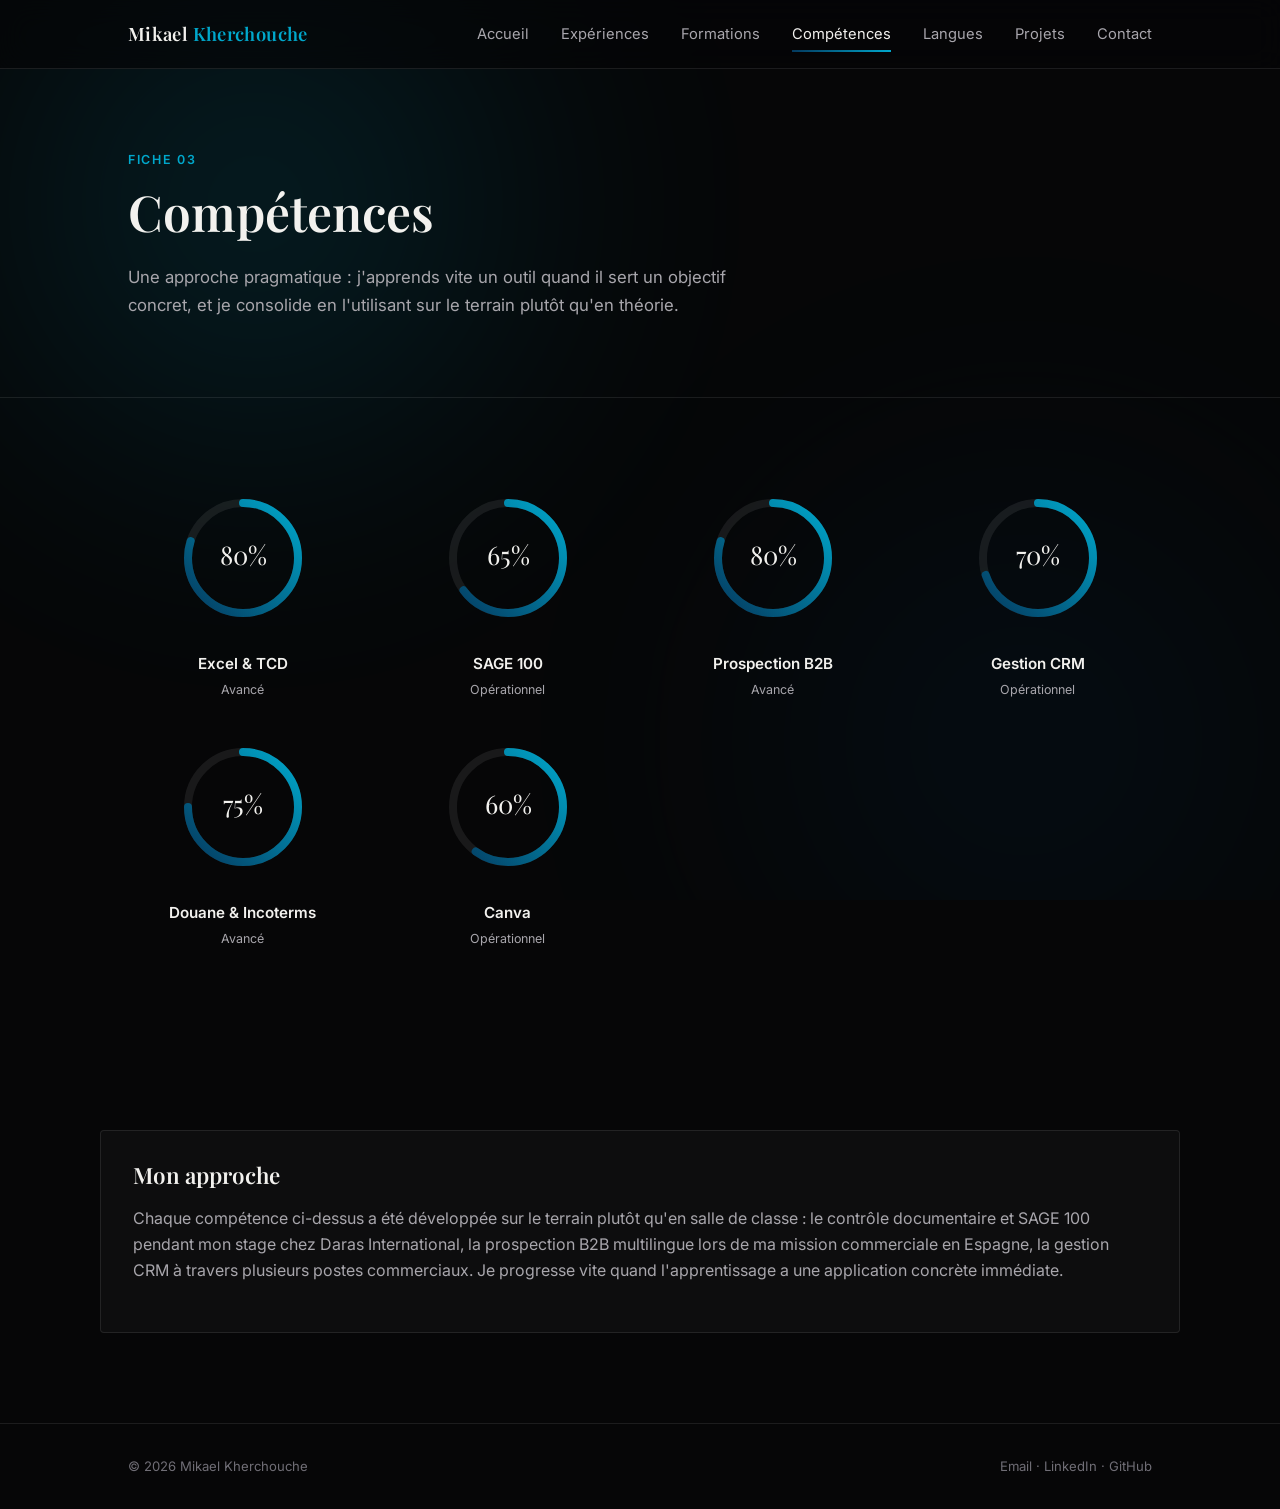
==== competences.html @ 83f573dc "Theme ocean + page langue" ====
<!DOCTYPE html>
<html lang="fr">
<head>
<meta charset="UTF-8">
<meta name="viewport" content="width=device-width, initial-scale=1.0">
<title>Compétences — Mikael Kherchouche</title>
<meta name="description" content="Compétences de Mikael Kherchouche : logistique, transit, douane, prospection B2B, langues et outils informatiques.">
<link rel="canonical" href="https://mikakhers.github.io/competences.html">

<meta property="og:type" content="website">
<meta property="og:title" content="Compétences — Mikael Kherchouche">
<meta property="og:description" content="Compétences de Mikael Kherchouche : logistique, transit, douane, prospection B2B, langues et outils informatiques.">
<meta property="og:url" content="https://mikakhers.github.io/competences.html">
<meta property="og:image" content="https://mikakhers.github.io/assets/photo.jpg">
<meta name="twitter:card" content="summary">

<link rel="icon" type="image/svg+xml" href="assets/favicon.svg">

<link rel="preconnect" href="https://fonts.googleapis.com">
<link rel="preconnect" href="https://fonts.gstatic.com" crossorigin>
<link href="https://fonts.googleapis.com/css2?family=Playfair+Display:wght@600;700&family=Inter:wght@400;500;600;700&display=swap" rel="stylesheet">
<link rel="stylesheet" href="assets/style.css">
</head>
<body>
<a class="skip-link" href="#main">Aller au contenu principal</a>
<div class="aurora" aria-hidden="true"></div>
<header class="navbar">
  <div class="navbar-inner">
    <a class="brand" href="index.html">Mikael <span>Kherchouche</span></a>
    <button class="nav-toggle" id="navToggle" aria-label="Ouvrir le menu" aria-expanded="false">&#9776;</button>
    <nav class="nav-links" id="navLinks" aria-label="Navigation principale">
      <a href="index.html">Accueil</a>
      <a href="experiences.html">Expériences</a>
      <a href="formations.html">Formations</a>
      <a href="competences.html" class="active" aria-current="page">Compétences</a>
      <a href="langues.html">Langues</a>
      <a href="projets.html">Projets</a>
      <a href="contact.html">Contact</a>
    </nav>
  </div>
</header>
  <section class="page-hero">
    <div class="wrap">
      <div class="section-label">Fiche 03</div>
      <h1>Compétences</h1>
      <p>Une approche pragmatique : j'apprends vite un outil quand il sert un objectif concret, et je consolide en l'utilisant sur le terrain plutôt qu'en théorie.</p>
    </div>
  </section>

<main id="main">
  <section>
    <div class="wrap">
      <div class="rings-grid">
      <div class="reveal ring-card">
        <svg class="ring-svg" viewBox="0 0 140 140" role="img" aria-label="Excel &amp; TCD : 80%">
          <defs>
            <linearGradient id="rubyGradient" x1="0" y1="0" x2="1" y2="1">
              <stop offset="0%" stop-color="#04395E"/>
              <stop offset="100%" stop-color="#00A8CC"/>
            </linearGradient>
          </defs>
          <circle class="ring-track" cx="70" cy="70" r="55"/>
          <circle class="ring-progress" data-pct="80" cx="70" cy="70" r="55"/>
          <text x="70" y="77" text-anchor="middle" class="ring-pct ring-num">0%</text>
        </svg>
        <div class="ring-name">Excel &amp; TCD</div>
        <div class="ring-level">Avancé</div>
      </div>
      <div class="reveal ring-card">
        <svg class="ring-svg" viewBox="0 0 140 140" role="img" aria-label="SAGE 100 : 65%">
          <defs>
            <linearGradient id="rubyGradient" x1="0" y1="0" x2="1" y2="1">
              <stop offset="0%" stop-color="#04395E"/>
              <stop offset="100%" stop-color="#00A8CC"/>
            </linearGradient>
          </defs>
          <circle class="ring-track" cx="70" cy="70" r="55"/>
          <circle class="ring-progress" data-pct="65" cx="70" cy="70" r="55"/>
          <text x="70" y="77" text-anchor="middle" class="ring-pct ring-num">0%</text>
        </svg>
        <div class="ring-name">SAGE 100</div>
        <div class="ring-level">Opérationnel</div>
      </div>
      <div class="reveal ring-card">
        <svg class="ring-svg" viewBox="0 0 140 140" role="img" aria-label="Prospection B2B : 80%">
          <defs>
            <linearGradient id="rubyGradient" x1="0" y1="0" x2="1" y2="1">
              <stop offset="0%" stop-color="#04395E"/>
              <stop offset="100%" stop-color="#00A8CC"/>
            </linearGradient>
          </defs>
          <circle class="ring-track" cx="70" cy="70" r="55"/>
          <circle class="ring-progress" data-pct="80" cx="70" cy="70" r="55"/>
          <text x="70" y="77" text-anchor="middle" class="ring-pct ring-num">0%</text>
        </svg>
        <div class="ring-name">Prospection B2B</div>
        <div class="ring-level">Avancé</div>
      </div>
      <div class="reveal ring-card">
        <svg class="ring-svg" viewBox="0 0 140 140" role="img" aria-label="Gestion CRM : 70%">
          <defs>
            <linearGradient id="rubyGradient" x1="0" y1="0" x2="1" y2="1">
              <stop offset="0%" stop-color="#04395E"/>
              <stop offset="100%" stop-color="#00A8CC"/>
            </linearGradient>
          </defs>
          <circle class="ring-track" cx="70" cy="70" r="55"/>
          <circle class="ring-progress" data-pct="70" cx="70" cy="70" r="55"/>
          <text x="70" y="77" text-anchor="middle" class="ring-pct ring-num">0%</text>
        </svg>
        <div class="ring-name">Gestion CRM</div>
        <div class="ring-level">Opérationnel</div>
      </div>
      <div class="reveal ring-card">
        <svg class="ring-svg" viewBox="0 0 140 140" role="img" aria-label="Douane &amp; Incoterms : 75%">
          <defs>
            <linearGradient id="rubyGradient" x1="0" y1="0" x2="1" y2="1">
              <stop offset="0%" stop-color="#04395E"/>
              <stop offset="100%" stop-color="#00A8CC"/>
            </linearGradient>
          </defs>
          <circle class="ring-track" cx="70" cy="70" r="55"/>
          <circle class="ring-progress" data-pct="75" cx="70" cy="70" r="55"/>
          <text x="70" y="77" text-anchor="middle" class="ring-pct ring-num">0%</text>
        </svg>
        <div class="ring-name">Douane &amp; Incoterms</div>
        <div class="ring-level">Avancé</div>
      </div>
      <div class="reveal ring-card">
        <svg class="ring-svg" viewBox="0 0 140 140" role="img" aria-label="Canva : 60%">
          <defs>
            <linearGradient id="rubyGradient" x1="0" y1="0" x2="1" y2="1">
              <stop offset="0%" stop-color="#04395E"/>
              <stop offset="100%" stop-color="#00A8CC"/>
            </linearGradient>
          </defs>
          <circle class="ring-track" cx="70" cy="70" r="55"/>
          <circle class="ring-progress" data-pct="60" cx="70" cy="70" r="55"/>
          <text x="70" y="77" text-anchor="middle" class="ring-pct ring-num">0%</text>
        </svg>
        <div class="ring-name">Canva</div>
        <div class="ring-level">Opérationnel</div>
      </div>
      </div>
    </div>
  </section>

  <section>
    <div class="wrap card reveal">
      <h2 class="section-title" style="font-size:1.4rem;">Mon approche</h2>
      <p>
        Chaque compétence ci-dessus a été développée sur le terrain plutôt qu'en salle de classe : le contrôle documentaire et SAGE 100 pendant mon stage chez Daras International, la prospection B2B multilingue lors de ma mission commerciale en Espagne, la gestion CRM à travers plusieurs postes commerciaux. Je progresse vite quand l'apprentissage a une application concrète immédiate.
      </p>
    </div>
  </section>
</main>
<footer>
  <div class="wrap footer-inner">
    <span>&copy; 2026 Mikael Kherchouche</span>
    <span>
      <a href="mailto:mikael.kherchouche@gmail.com">Email</a> ·
      <a href="https://linkedin.com/in/mikael-kherchouche" target="_blank" rel="noopener">LinkedIn</a> ·
      <a href="https://github.com/mikakhers" target="_blank" rel="noopener">GitHub</a>
    </span>
  </div>
</footer>
<script src="assets/script.js"></script>
</body>
</html>
---- assets/style.css ----
/* ==========================================================================
   RESET & BASE
   ========================================================================== */
*, *::before, *::after { box-sizing: border-box; }
html { scroll-behavior: smooth; }
body {
  margin: 0;
  background: var(--bg);
  color: var(--text);
  font-family: 'Inter', sans-serif;
  line-height: 1.65;
  -webkit-font-smoothing: antialiased;
  overflow-x: hidden;
}
img { max-width: 100%; display: block; }
a { color: inherit; text-decoration: none; }
h1, h2, h3, h4 {
  font-family: 'Playfair Display', serif;
  font-weight: 600;
  line-height: 1.15;
  margin: 0 0 0.5em;
}
p { margin: 0 0 1em; color: var(--text-dim); }
ul { margin: 0; padding: 0; list-style: none; }
::selection { background: var(--ruby); color: #fff; }

:root {
  --bg: #060607;
  --bg-2: #0e0e11;
  --card-bg: rgba(255,255,255,0.03);
  --card-border: rgba(255,255,255,0.09);
  --text: #f2f1ee;
  --text-dim: #a8a6ac;
  --text-faint: #706e76;
  --ruby-deep: #04395E;
  --ruby: #00A8CC;
  --ruby-grad: linear-gradient(135deg, #04395E 0%, #00A8CC 100%);
  --maxw: 1080px;
  --radius: 4px;
}

/* Focus visibility for accessibility */
a:focus-visible, button:focus-visible, input:focus-visible, textarea:focus-visible {
  outline: 2px solid var(--ruby);
  outline-offset: 3px;
}

.skip-link{
  position:absolute;
  left:-999px;
  top:0;
  background:var(--ruby);
  color:#fff;
  padding:12px 20px;
  z-index:200;
  font-weight:600;
  border-radius:0 0 6px 0;
}
.skip-link:focus{ left:0; }

.wrap { max-width: var(--maxw); margin: 0 auto; padding: 0 28px; }
.mono { font-family: 'Inter', sans-serif; letter-spacing: 0.04em; }

/* ==========================================================================
   ANIMATED AURORA BACKGROUND
   ========================================================================== */
.aurora {
  position: fixed;
  inset: 0;
  z-index: -1;
  overflow: hidden;
  background: var(--bg);
}
.aurora::before, .aurora::after {
  content: '';
  position: absolute;
  width: 60vw;
  height: 60vw;
  border-radius: 50%;
  filter: blur(120px);
  opacity: 0.18;
}
.aurora::before {
  background: radial-gradient(circle, var(--ruby) 0%, transparent 70%);
  top: -20%;
  left: -10%;
  animation: driftA 26s ease-in-out infinite alternate;
}
.aurora::after {
  background: radial-gradient(circle, var(--ruby-deep) 0%, transparent 70%);
  bottom: -25%;
  right: -10%;
  animation: driftB 32s ease-in-out infinite alternate;
}
@keyframes driftA {
  0%   { transform: translate(0, 0) scale(1); }
  100% { transform: translate(8vw, 10vh) scale(1.15); }
}
@keyframes driftB {
  0%   { transform: translate(0, 0) scale(1); }
  100% { transform: translate(-10vw, -8vh) scale(1.1); }
}
@media (prefers-reduced-motion: reduce) {
  .aurora::before, .aurora::after { animation: none; }
}

/* ==========================================================================
   NAVBAR
   ========================================================================== */
.navbar {
  position: fixed;
  top: 0; left: 0; right: 0;
  z-index: 100;
  background: rgba(6,6,7,0.65);
  backdrop-filter: blur(14px);
  -webkit-backdrop-filter: blur(14px);
  border-bottom: 1px solid var(--card-border);
}
.navbar-inner {
  max-width: var(--maxw);
  margin: 0 auto;
  padding: 18px 28px;
  display: flex;
  align-items: center;
  justify-content: space-between;
}
.brand {
  font-family: 'Playfair Display', serif;
  font-size: 1.15rem;
  font-weight: 600;
  letter-spacing: 0.02em;
}
.brand span { color: var(--ruby); }
.nav-links {
  display: flex;
  gap: 32px;
  font-size: 0.92rem;
  color: var(--text-dim);
}
.nav-links a {
  position: relative;
  padding: 4px 0;
  transition: color 0.25s ease;
}
.nav-links a::after {
  content: '';
  position: absolute;
  left: 0; bottom: -2px;
  width: 0; height: 2px;
  background: var(--ruby-grad);
  transition: width 0.25s ease;
}
.nav-links a:hover { color: var(--text); }
.nav-links a:hover::after,
.nav-links a.active::after { width: 100%; }
.nav-links a.active { color: var(--text); }

.nav-toggle {
  display: none;
  background: none;
  border: none;
  color: var(--text);
  font-size: 1.5rem;
  cursor: pointer;
}
@media (max-width: 720px) {
  .nav-links {
    position: fixed;
    top: 62px; left: 0; right: 0;
    flex-direction: column;
    gap: 20px;
    background: var(--bg-2);
    padding: 24px 28px;
    border-bottom: 1px solid var(--card-border);
    transform: translateY(-140%);
    transition: transform 0.3s ease;
  }
  .nav-links.open { transform: translateY(0); }
  .nav-toggle { display: block; }
}

/* ==========================================================================
   BUTTONS
   ========================================================================== */
.btn {
  display: inline-flex;
  align-items: center;
  gap: 8px;
  padding: 13px 26px;
  border-radius: var(--radius);
  font-size: 0.92rem;
  font-weight: 600;
  border: 1px solid transparent;
  cursor: pointer;
  transition: transform 0.2s ease, box-shadow 0.2s ease, border-color 0.2s ease, background 0.2s ease;
}
.btn-primary {
  background: var(--ruby-grad);
  color: #fff;
}
.btn-primary:hover {
  transform: translateY(-2px);
  box-shadow: 0 10px 30px -8px rgba(0,168,204,0.55);
}
.btn-outline {
  background: transparent;
  color: var(--text);
  border-color: var(--card-border);
}
.btn-outline:hover {
  border-color: var(--ruby);
  color: var(--ruby);
  transform: translateY(-2px);
}
.btn:active { transform: scale(0.97); }

/* ==========================================================================
   SECTION / PAGE HERO GENERIC
   ========================================================================== */
section { padding: 90px 0; position: relative; }
.section-label {
  font-size: 0.78rem;
  color: var(--ruby);
  text-transform: uppercase;
  letter-spacing: 0.14em;
  margin-bottom: 12px;
  font-weight: 600;
}
.section-title { font-size: clamp(1.8rem, 4vw, 2.5rem); margin-bottom: 16px; }
.section-intro { max-width: 62ch; color: var(--text-dim); margin-bottom: 48px; }

.page-hero {
  padding: 150px 0 60px;
  border-bottom: 1px solid var(--card-border);
}
.page-hero h1 { font-size: clamp(2.1rem, 5vw, 3.1rem); }
.page-hero p { max-width: 60ch; font-size: 1.05rem; }

/* ==========================================================================
   REVEAL ON SCROLL
   ========================================================================== */
.reveal { opacity: 0; transform: translateY(26px); transition: opacity 0.7s ease, transform 0.7s ease; }
.reveal.in { opacity: 1; transform: translateY(0); }
@media (prefers-reduced-motion: reduce) { .reveal { opacity: 1; transform: none; transition: none; } }

/* ==========================================================================
   HERO (ACCUEIL)
   ========================================================================== */
.hero {
  padding: 150px 0 100px;
  min-height: 90vh;
  display: flex;
  align-items: center;
}
.hero-grid {
  display: grid;
  grid-template-columns: 320px 1fr;
  gap: 64px;
  align-items: center;
  width: 100%;
}
.hero-photo-wrap {
  position: relative;
  width: 100%;
  aspect-ratio: 1 / 1;
  border-radius: 12px;
  overflow: hidden;
  border: 1px solid var(--card-border);
}
.hero-photo-wrap::after {
  content: '';
  position: absolute;
  inset: 0;
  background: linear-gradient(180deg, transparent 55%, rgba(4,57,94,0.35) 100%);
  pointer-events: none;
}
.hero-photo-wrap img { width: 100%; height: 100%; object-fit: cover; }

.eyebrow {
  color: var(--ruby);
  font-size: 0.85rem;
  font-weight: 600;
  letter-spacing: 0.1em;
  text-transform: uppercase;
  margin-bottom: 18px;
}
.hero h1 {
  font-size: clamp(2.3rem, 5.4vw, 3.6rem);
  margin-bottom: 10px;
}
.hero h1 .accent { color: var(--ruby); }
.hero .role {
  font-family: 'Inter', sans-serif;
  font-size: 1.15rem;
  color: var(--text-dim);
  margin-bottom: 22px;
  min-height: 1.6em;
}
.typed-cursor {
  display: inline-block;
  width: 2px;
  background: var(--ruby);
  margin-left: 3px;
  animation: blink 0.9s steps(1) infinite;
}
@keyframes blink { 50% { opacity: 0; } }

.hero-cta { display: flex; gap: 16px; flex-wrap: wrap; margin-top: 28px; }

@media (max-width: 800px) {
  .hero-grid { grid-template-columns: 1fr; text-align: center; }
  .hero-photo-wrap { max-width: 220px; margin: 0 auto; }
  .hero-cta { justify-content: center; }
}

/* ==========================================================================
   STATS
   ========================================================================== */
.stats {
  display: grid;
  grid-template-columns: repeat(4, 1fr);
  border-top: 1px solid var(--card-border);
  border-bottom: 1px solid var(--card-border);
}
.stat-item {
  padding: 40px 20px;
  text-align: center;
  border-right: 1px solid var(--card-border);
}
.stat-item:last-child { border-right: none; }
.stat-num {
  font-family: 'Playfair Display', serif;
  font-size: 2.6rem;
  font-weight: 600;
  color: var(--ruby);
  display: block;
  line-height: 1;
  margin-bottom: 10px;
}
.stat-label {
  font-size: 0.82rem;
  color: var(--text-dim);
  letter-spacing: 0.03em;
}
@media (max-width: 700px) {
  .stats { grid-template-columns: repeat(2, 1fr); }
  .stat-item:nth-child(2n) { border-right: none; }
  .stat-item:nth-child(n+3) { border-top: 1px solid var(--card-border); }
}

/* ==========================================================================
   CARDS (GENERIC)
   ========================================================================== */
.card {
  background: var(--card-bg);
  border: 1px solid var(--card-border);
  border-radius: var(--radius);
  padding: 32px;
  transition: transform 0.3s ease, border-color 0.3s ease, box-shadow 0.3s ease;
}
.card:hover {
  transform: translateY(-4px);
  border-color: rgba(0,168,204,0.45);
  box-shadow: 0 20px 50px -25px rgba(0,168,204,0.4);
}

.grid-2 { display: grid; grid-template-columns: 1fr 1fr; gap: 28px; }
.grid-3 { display: grid; grid-template-columns: repeat(auto-fit, minmax(240px, 1fr)); gap: 28px; }
@media (max-width: 640px) { .grid-2, .grid-3 { grid-template-columns: 1fr; } }

/* ==========================================================================
   ABOUT (ACCUEIL)
   ========================================================================== */
.about-grid { display: grid; grid-template-columns: 1fr 1fr; gap: 56px; align-items: start; }
@media (max-width: 800px) { .about-grid { grid-template-columns: 1fr; } }

/* ==========================================================================
   MINI SKILL BARS (APERCU ACCUEIL)
   ========================================================================== */
.skill-bar-row { margin-bottom: 22px; }
.skill-bar-row:last-child { margin-bottom: 0; }
.skill-bar-top {
  display: flex;
  justify-content: space-between;
  font-size: 0.9rem;
  margin-bottom: 8px;
}
.skill-bar-top .pct { color: var(--ruby); font-weight: 600; }
.skill-bar-track {
  height: 6px;
  background: rgba(255,255,255,0.06);
  border-radius: 4px;
  overflow: hidden;
}
.skill-bar-fill {
  height: 100%;
  width: 0%;
  background: var(--ruby-grad);
  border-radius: 4px;
  transition: width 1.4s cubic-bezier(0.22, 1, 0.36, 1);
}

/* ==========================================================================
   SKILL RINGS (PAGE COMPETENCES)
   ========================================================================== */
.rings-grid {
  display: grid;
  grid-template-columns: repeat(4, 1fr);
  gap: 36px;
}
@media (max-width: 900px) { .rings-grid { grid-template-columns: repeat(2, 1fr); } }
@media (max-width: 500px) { .rings-grid { grid-template-columns: 1fr 1fr; gap: 24px; } }

.ring-card { text-align: center; }
.ring-svg { width: 140px; height: 140px; margin: 0 auto 16px; }
.ring-track { fill: none; stroke: rgba(255,255,255,0.08); stroke-width: 8; }
.ring-progress {
  fill: none;
  stroke: url(#rubyGradient);
  stroke-width: 8;
  stroke-linecap: round;
  transform: rotate(-90deg);
  transform-origin: 50% 50%;
  stroke-dasharray: 345;
  stroke-dashoffset: 345;
  transition: stroke-dashoffset 1.6s cubic-bezier(0.22, 1, 0.36, 1);
}
.ring-pct {
  font-family: 'Playfair Display', serif;
  font-size: 1.6rem;
  fill: var(--text);
}
.ring-name { font-size: 0.95rem; font-weight: 600; margin-bottom: 4px; }
.ring-level { font-size: 0.78rem; color: var(--text-dim); }

/* ==========================================================================
   EXPERIENCE LIST (PAGE EXPERIENCES)
   ========================================================================== */
.exp-list { border-top: 1px solid var(--card-border); }
.exp-row {
  display: grid;
  grid-template-columns: 160px 1fr;
  gap: 32px;
  padding: 36px 0;
  border-bottom: 1px solid var(--card-border);
}
.exp-date {
  font-size: 0.85rem;
  color: var(--ruby);
  font-weight: 600;
  letter-spacing: 0.02em;
  padding-top: 4px;
}
.exp-role { font-size: 1.2rem; margin-bottom: 4px; }
.exp-company { color: var(--text-dim); font-size: 0.92rem; margin-bottom: 12px; }
.exp-desc { margin-bottom: 16px; }
.exp-tags { display: flex; flex-wrap: wrap; gap: 8px; }
.tag {
  font-size: 0.76rem;
  padding: 5px 12px;
  border: 1px solid var(--card-border);
  border-radius: 20px;
  color: var(--text-dim);
  transition: border-color 0.2s ease, color 0.2s ease;
}
.tag:hover { border-color: var(--ruby); color: var(--ruby); }
@media (max-width: 640px) { .exp-row { grid-template-columns: 1fr; gap: 10px; } }

/* ==========================================================================
   TIMELINE (PAGE FORMATIONS)
   ========================================================================== */
.timeline { position: relative; padding-left: 40px; }
.timeline::before {
  content: '';
  position: absolute;
  left: 7px; top: 6px; bottom: 6px;
  width: 2px;
  background: linear-gradient(180deg, var(--ruby), rgba(0,168,204,0.05));
}
.tl-step { position: relative; padding-bottom: 48px; }
.tl-step:last-child { padding-bottom: 0; }
.tl-step::before {
  content: '';
  position: absolute;
  left: -40px; top: 4px;
  width: 16px; height: 16px;
  border-radius: 50%;
  background: var(--bg);
  border: 2px solid var(--ruby);
  box-shadow: 0 0 0 5px rgba(0,168,204,0.12);
}
.tl-date { color: var(--ruby); font-size: 0.85rem; font-weight: 600; margin-bottom: 6px; }
.tl-step h3 { font-size: 1.25rem; margin-bottom: 6px; }
.tl-step p { max-width: 60ch; }

/* ==========================================================================
   PROJECT CASE STUDY (PAGE PROJETS)
   ========================================================================== */
.case-study {
  border: 1px solid var(--card-border);
  border-radius: var(--radius);
  overflow: hidden;
  background: linear-gradient(160deg, rgba(0,168,204,0.06), transparent 45%);
  margin-bottom: 64px;
}
.case-grid {
  display: grid;
  grid-template-columns: 1fr 1fr;
}
.case-visual {
  padding: 48px;
  display: flex;
  align-items: center;
  justify-content: center;
  border-right: 1px solid var(--card-border);
  background: rgba(255,255,255,0.015);
}
.case-visual svg { width: 100%; max-width: 320px; height: auto; }
.case-content { padding: 48px; }
.status-pill {
  display: inline-block;
  font-size: 0.72rem;
  font-weight: 600;
  letter-spacing: 0.04em;
  color: var(--ruby);
  border: 1px solid var(--ruby);
  padding: 5px 12px;
  border-radius: 20px;
  margin-bottom: 18px;
}
.case-content h2 { font-size: 1.7rem; margin-bottom: 12px; }
.case-meta { display: flex; gap: 24px; margin: 20px 0; flex-wrap: wrap; }
.case-meta div { font-size: 0.85rem; }
.case-meta .label { color: var(--text-faint); display: block; margin-bottom: 4px; font-size: 0.72rem; text-transform: uppercase; letter-spacing: 0.06em; }
.feature-list { margin-top: 20px; }
.feature-list li {
  display: flex;
  gap: 10px;
  align-items: flex-start;
  margin-bottom: 10px;
  font-size: 0.95rem;
  color: var(--text-dim);
}
.feature-list svg { flex-shrink: 0; margin-top: 3px; }
@media (max-width: 800px) {
  .case-grid { grid-template-columns: 1fr; }
  .case-visual { border-right: none; border-bottom: 1px solid var(--card-border); }
}

.mini-project-card h3 { font-size: 1.1rem; margin-bottom: 8px; }
.mini-project-card .exp-tags { margin-top: 16px; }

/* ==========================================================================
   INTERESTS GRID (SVG ILLUSTRATIONS MAISON)
   ========================================================================== */
.interests-grid { display: grid; grid-template-columns: repeat(3, 1fr); gap: 24px; }
@media (max-width: 700px) { .interests-grid { grid-template-columns: 1fr; } }
.interest-card { text-align: center; padding: 36px 24px; }
.interest-card svg { width: 56px; height: 56px; margin: 0 auto 18px; }
.interest-card h3 { font-size: 1rem; margin-bottom: 6px; }
.interest-card p { font-size: 0.85rem; margin: 0; }

/* ==========================================================================
   CV DOWNLOAD BLOCK
   ========================================================================== */
.cv-block {
  display: flex;
  align-items: center;
  justify-content: space-between;
  flex-wrap: wrap;
  gap: 24px;
  padding: 44px;
  border: 1px solid var(--card-border);
  border-radius: var(--radius);
  background: linear-gradient(120deg, rgba(0,168,204,0.07), transparent 60%);
}
.cv-block h3 { margin-bottom: 6px; }
.cv-block p { margin: 0; }

/* ==========================================================================
   CONTACT PAGE
   ========================================================================== */
.contact-grid { display: grid; grid-template-columns: 1fr 1fr; gap: 56px; align-items: start; }
@media (max-width: 800px) { .contact-grid { grid-template-columns: 1fr; } }
.contact-cards { display: flex; flex-direction: column; gap: 18px; }
.contact-card { display: flex; align-items: center; gap: 16px; padding: 22px; }
.contact-card svg { flex-shrink: 0; color: var(--ruby); }
.contact-card .label { font-size: 0.75rem; color: var(--text-faint); text-transform: uppercase; letter-spacing: 0.06em; margin-bottom: 4px; }
.contact-card .value { font-size: 0.98rem; }
.contact-card a.value:hover { color: var(--ruby); }

/* ==========================================================================
   FOOTER
   ========================================================================== */
footer {
  border-top: 1px solid var(--card-border);
  padding: 32px 0;
}
.footer-inner {
  display: flex;
  justify-content: space-between;
  flex-wrap: wrap;
  gap: 12px;
  font-size: 0.82rem;
  color: var(--text-faint);
}
.footer-inner a:hover { color: var(--ruby); }
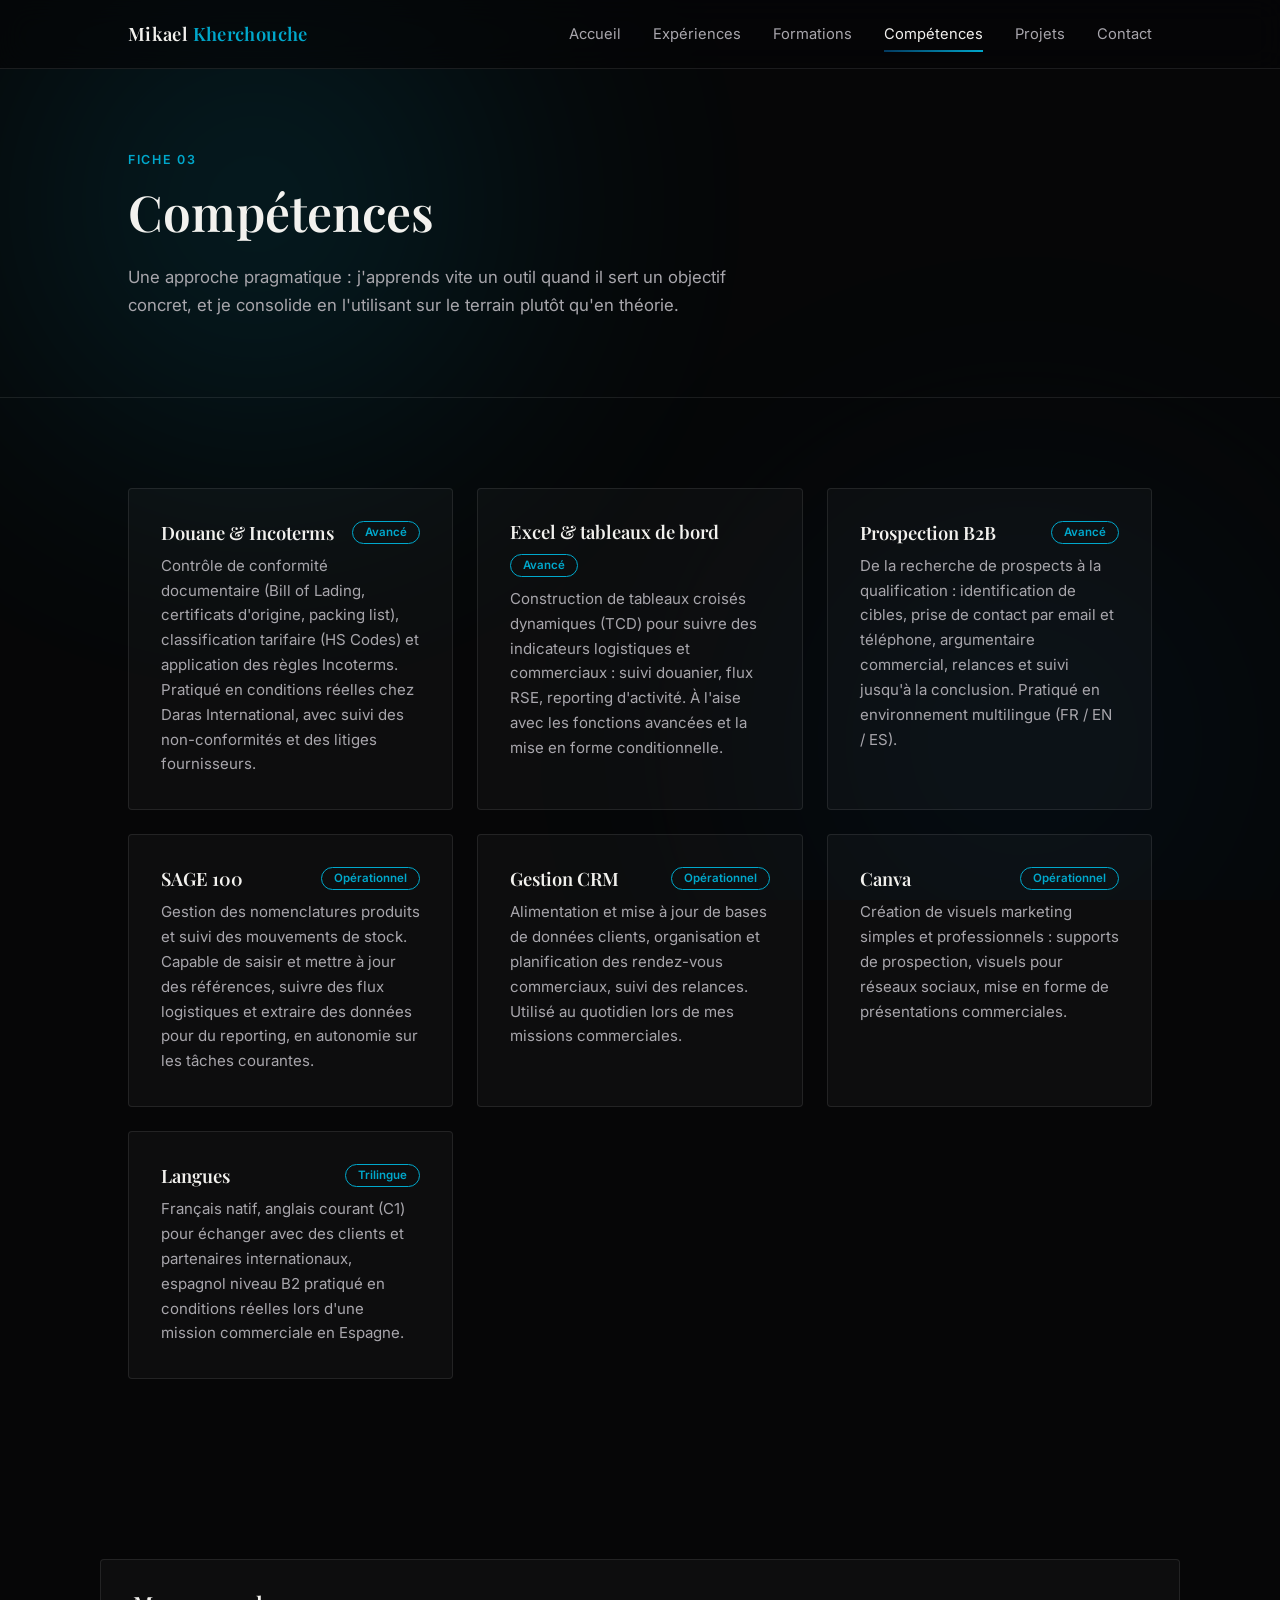
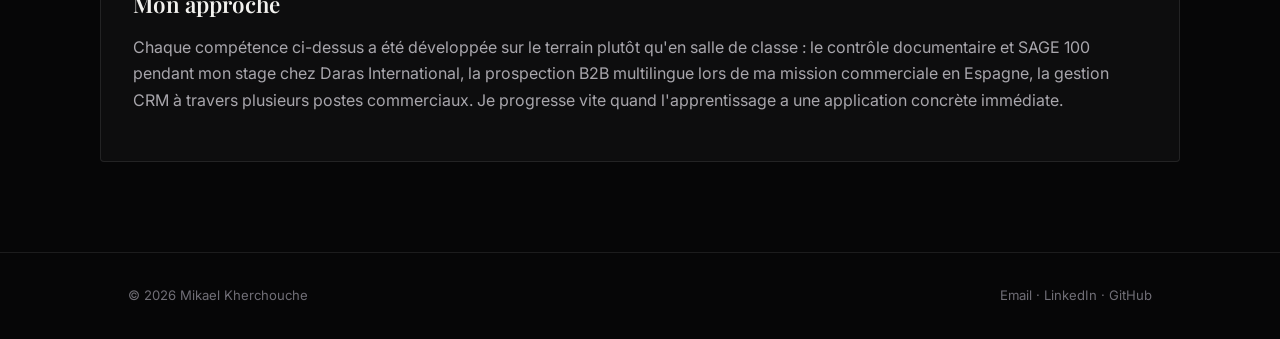
==== commit 5134bb65: "Mise à jour compétences et centres d'intérêt" ====
--- a/competences.html
+++ b/competences.html
@@ -33,7 +33,6 @@
       <a href="experiences.html">Expériences</a>
       <a href="formations.html">Formations</a>
       <a href="competences.html" class="active" aria-current="page">Compétences</a>
-      <a href="langues.html">Langues</a>
       <a href="projets.html">Projets</a>
       <a href="contact.html">Contact</a>
     </nav>
@@ -50,96 +49,34 @@
 <main id="main">
   <section>
     <div class="wrap">
-      <div class="rings-grid">
-      <div class="reveal ring-card">
-        <svg class="ring-svg" viewBox="0 0 140 140" role="img" aria-label="Excel &amp; TCD : 80%">
-          <defs>
-            <linearGradient id="rubyGradient" x1="0" y1="0" x2="1" y2="1">
-              <stop offset="0%" stop-color="#04395E"/>
-              <stop offset="100%" stop-color="#00A8CC"/>
-            </linearGradient>
-          </defs>
-          <circle class="ring-track" cx="70" cy="70" r="55"/>
-          <circle class="ring-progress" data-pct="80" cx="70" cy="70" r="55"/>
-          <text x="70" y="77" text-anchor="middle" class="ring-pct ring-num">0%</text>
-        </svg>
-        <div class="ring-name">Excel &amp; TCD</div>
-        <div class="ring-level">Avancé</div>
+      <div class="skill-detail-grid">
+      <div class="reveal card skill-detail-card">
+        <h3>Douane &amp; Incoterms<span class="skill-level-tag">Avancé</span></h3>
+        <p>Contrôle de conformité documentaire (Bill of Lading, certificats d'origine, packing list), classification tarifaire (HS Codes) et application des règles Incoterms. Pratiqué en conditions réelles chez Daras International, avec suivi des non-conformités et des litiges fournisseurs.</p>
       </div>
-      <div class="reveal ring-card">
-        <svg class="ring-svg" viewBox="0 0 140 140" role="img" aria-label="SAGE 100 : 65%">
-          <defs>
-            <linearGradient id="rubyGradient" x1="0" y1="0" x2="1" y2="1">
-              <stop offset="0%" stop-color="#04395E"/>
-              <stop offset="100%" stop-color="#00A8CC"/>
-            </linearGradient>
-          </defs>
-          <circle class="ring-track" cx="70" cy="70" r="55"/>
-          <circle class="ring-progress" data-pct="65" cx="70" cy="70" r="55"/>
-          <text x="70" y="77" text-anchor="middle" class="ring-pct ring-num">0%</text>
-        </svg>
-        <div class="ring-name">SAGE 100</div>
-        <div class="ring-level">Opérationnel</div>
+      <div class="reveal card skill-detail-card">
+        <h3>Excel &amp; tableaux de bord<span class="skill-level-tag">Avancé</span></h3>
+        <p>Construction de tableaux croisés dynamiques (TCD) pour suivre des indicateurs logistiques et commerciaux : suivi douanier, flux RSE, reporting d'activité. À l'aise avec les fonctions avancées et la mise en forme conditionnelle.</p>
       </div>
-      <div class="reveal ring-card">
-        <svg class="ring-svg" viewBox="0 0 140 140" role="img" aria-label="Prospection B2B : 80%">
-          <defs>
-            <linearGradient id="rubyGradient" x1="0" y1="0" x2="1" y2="1">
-              <stop offset="0%" stop-color="#04395E"/>
-              <stop offset="100%" stop-color="#00A8CC"/>
-            </linearGradient>
-          </defs>
-          <circle class="ring-track" cx="70" cy="70" r="55"/>
-          <circle class="ring-progress" data-pct="80" cx="70" cy="70" r="55"/>
-          <text x="70" y="77" text-anchor="middle" class="ring-pct ring-num">0%</text>
-        </svg>
-        <div class="ring-name">Prospection B2B</div>
-        <div class="ring-level">Avancé</div>
+      <div class="reveal card skill-detail-card">
+        <h3>Prospection B2B<span class="skill-level-tag">Avancé</span></h3>
+        <p>De la recherche de prospects à la qualification : identification de cibles, prise de contact par email et téléphone, argumentaire commercial, relances et suivi jusqu'à la conclusion. Pratiqué en environnement multilingue (FR / EN / ES).</p>
       </div>
-      <div class="reveal ring-card">
-        <svg class="ring-svg" viewBox="0 0 140 140" role="img" aria-label="Gestion CRM : 70%">
-          <defs>
-            <linearGradient id="rubyGradient" x1="0" y1="0" x2="1" y2="1">
-              <stop offset="0%" stop-color="#04395E"/>
-              <stop offset="100%" stop-color="#00A8CC"/>
-            </linearGradient>
-          </defs>
-          <circle class="ring-track" cx="70" cy="70" r="55"/>
-          <circle class="ring-progress" data-pct="70" cx="70" cy="70" r="55"/>
-          <text x="70" y="77" text-anchor="middle" class="ring-pct ring-num">0%</text>
-        </svg>
-        <div class="ring-name">Gestion CRM</div>
-        <div class="ring-level">Opérationnel</div>
+      <div class="reveal card skill-detail-card">
+        <h3>SAGE 100<span class="skill-level-tag">Opérationnel</span></h3>
+        <p>Gestion des nomenclatures produits et suivi des mouvements de stock. Capable de saisir et mettre à jour des références, suivre des flux logistiques et extraire des données pour du reporting, en autonomie sur les tâches courantes.</p>
       </div>
-      <div class="reveal ring-card">
-        <svg class="ring-svg" viewBox="0 0 140 140" role="img" aria-label="Douane &amp; Incoterms : 75%">
-          <defs>
-            <linearGradient id="rubyGradient" x1="0" y1="0" x2="1" y2="1">
-              <stop offset="0%" stop-color="#04395E"/>
-              <stop offset="100%" stop-color="#00A8CC"/>
-            </linearGradient>
-          </defs>
-          <circle class="ring-track" cx="70" cy="70" r="55"/>
-          <circle class="ring-progress" data-pct="75" cx="70" cy="70" r="55"/>
-          <text x="70" y="77" text-anchor="middle" class="ring-pct ring-num">0%</text>
-        </svg>
-        <div class="ring-name">Douane &amp; Incoterms</div>
-        <div class="ring-level">Avancé</div>
+      <div class="reveal card skill-detail-card">
+        <h3>Gestion CRM<span class="skill-level-tag">Opérationnel</span></h3>
+        <p>Alimentation et mise à jour de bases de données clients, organisation et planification des rendez-vous commerciaux, suivi des relances. Utilisé au quotidien lors de mes missions commerciales.</p>
       </div>
-      <div class="reveal ring-card">
-        <svg class="ring-svg" viewBox="0 0 140 140" role="img" aria-label="Canva : 60%">
-          <defs>
-            <linearGradient id="rubyGradient" x1="0" y1="0" x2="1" y2="1">
-              <stop offset="0%" stop-color="#04395E"/>
-              <stop offset="100%" stop-color="#00A8CC"/>
-            </linearGradient>
-          </defs>
-          <circle class="ring-track" cx="70" cy="70" r="55"/>
-          <circle class="ring-progress" data-pct="60" cx="70" cy="70" r="55"/>
-          <text x="70" y="77" text-anchor="middle" class="ring-pct ring-num">0%</text>
-        </svg>
-        <div class="ring-name">Canva</div>
-        <div class="ring-level">Opérationnel</div>
+      <div class="reveal card skill-detail-card">
+        <h3>Canva<span class="skill-level-tag">Opérationnel</span></h3>
+        <p>Création de visuels marketing simples et professionnels : supports de prospection, visuels pour réseaux sociaux, mise en forme de présentations commerciales.</p>
+      </div>
+      <div class="reveal card skill-detail-card">
+        <h3>Langues<span class="skill-level-tag">Trilingue</span></h3>
+        <p>Français natif, anglais courant (C1) pour échanger avec des clients et partenaires internationaux, espagnol niveau B2 pratiqué en conditions réelles lors d'une mission commerciale en Espagne.</p>
       </div>
       </div>
     </div>
--- a/assets/style.css
+++ b/assets/style.css
@@ -441,14 +441,22 @@
   display: grid;
   grid-template-columns: 160px 1fr;
   gap: 32px;
-  padding: 36px 0;
+  padding: 36px 24px;
+  margin: 0 -24px;
   border-bottom: 1px solid var(--card-border);
+  border-radius: var(--radius);
+  transition: transform 0.25s ease, box-shadow 0.25s ease, background 0.25s ease;
+}
+.exp-row:hover {
+  transform: scale(1.015);
+  background: rgba(255,255,255,0.02);
+  box-shadow: 0 16px 44px -26px rgba(0,168,204,0.4);
 }
 .exp-date {
-  font-size: 0.85rem;
+  font-size: 1.05rem;
+  font-weight: 700;
   color: var(--ruby);
-  font-weight: 600;
-  letter-spacing: 0.02em;
+  letter-spacing: 0.01em;
   padding-top: 4px;
 }
 .exp-role { font-size: 1.2rem; margin-bottom: 4px; }
@@ -605,3 +613,106 @@
   color: var(--text-faint);
 }
 .footer-inner a:hover { color: var(--ruby); }
+
+/* ==========================================================================
+   SKILL DETAIL CARDS (compétences, avec description concrète)
+   ========================================================================== */
+.skill-detail-grid {
+  display: grid;
+  grid-template-columns: repeat(auto-fit, minmax(300px, 1fr));
+  gap: 24px;
+}
+.skill-detail-card h3 {
+  font-size: 1.15rem;
+  margin-bottom: 10px;
+  display: flex;
+  align-items: center;
+  justify-content: space-between;
+  gap: 12px;
+  flex-wrap: wrap;
+}
+.skill-level-tag {
+  font-family: 'Inter', sans-serif;
+  font-size: 0.72rem;
+  font-weight: 600;
+  padding: 4px 12px;
+  border: 1px solid var(--ruby);
+  border-radius: 20px;
+  color: var(--ruby);
+  white-space: nowrap;
+}
+.skill-detail-card p { font-size: 0.94rem; margin: 0; }
+
+/* ==========================================================================
+   FORMATION CARDS (un bloc distinct par formation)
+   ========================================================================== */
+.formation-card { margin-bottom: 24px; }
+.formation-card:last-child { margin-bottom: 0; }
+.formation-card .tl-date { display: inline-block; margin-bottom: 8px; }
+.formation-card h3 { font-size: 1.25rem; margin-bottom: 10px; }
+.formation-card p { max-width: 65ch; margin: 0; }
+.formation-card .formation-meta {
+  display: flex;
+  gap: 20px;
+  margin-top: 16px;
+  flex-wrap: wrap;
+}
+.formation-meta span {
+  font-size: 0.78rem;
+  color: var(--text-faint);
+  border-left: 2px solid var(--ruby);
+  padding-left: 10px;
+}
+
+/* ==========================================================================
+   PROJECT SELECTOR (autres projets interactifs)
+   ========================================================================== */
+.project-tabs {
+  display: flex;
+  gap: 12px;
+  flex-wrap: wrap;
+  margin-bottom: 36px;
+}
+.project-tab {
+  padding: 11px 20px;
+  border: 1px solid var(--card-border);
+  border-radius: 24px;
+  font-size: 0.85rem;
+  font-family: 'Inter', sans-serif;
+  background: transparent;
+  color: var(--text-dim);
+  cursor: pointer;
+  transition: border-color 0.2s ease, color 0.2s ease, background 0.2s ease, transform 0.2s ease;
+}
+.project-tab:hover { border-color: var(--ruby); color: var(--text); transform: translateY(-2px); }
+.project-tab.active {
+  border-color: transparent;
+  color: #fff;
+  background: var(--ruby-grad);
+}
+.case-study-panel { display: none; }
+.case-study-panel.active { display: block; }
+.pending-note {
+  display: inline-flex;
+  align-items: center;
+  gap: 6px;
+  font-size: 0.76rem;
+  color: var(--text-faint);
+  border: 1px dashed var(--card-border);
+  padding: 6px 12px;
+  border-radius: 20px;
+  margin-top: 14px;
+}
+
+/* ==========================================================================
+   CONTACT PHOTO
+   ========================================================================== */
+.contact-photo-wrap {
+  width: 140px;
+  height: 140px;
+  border-radius: 50%;
+  overflow: hidden;
+  border: 2px solid var(--card-border);
+  margin-bottom: 24px;
+}
+.contact-photo-wrap img { width: 100%; height: 100%; object-fit: cover; }
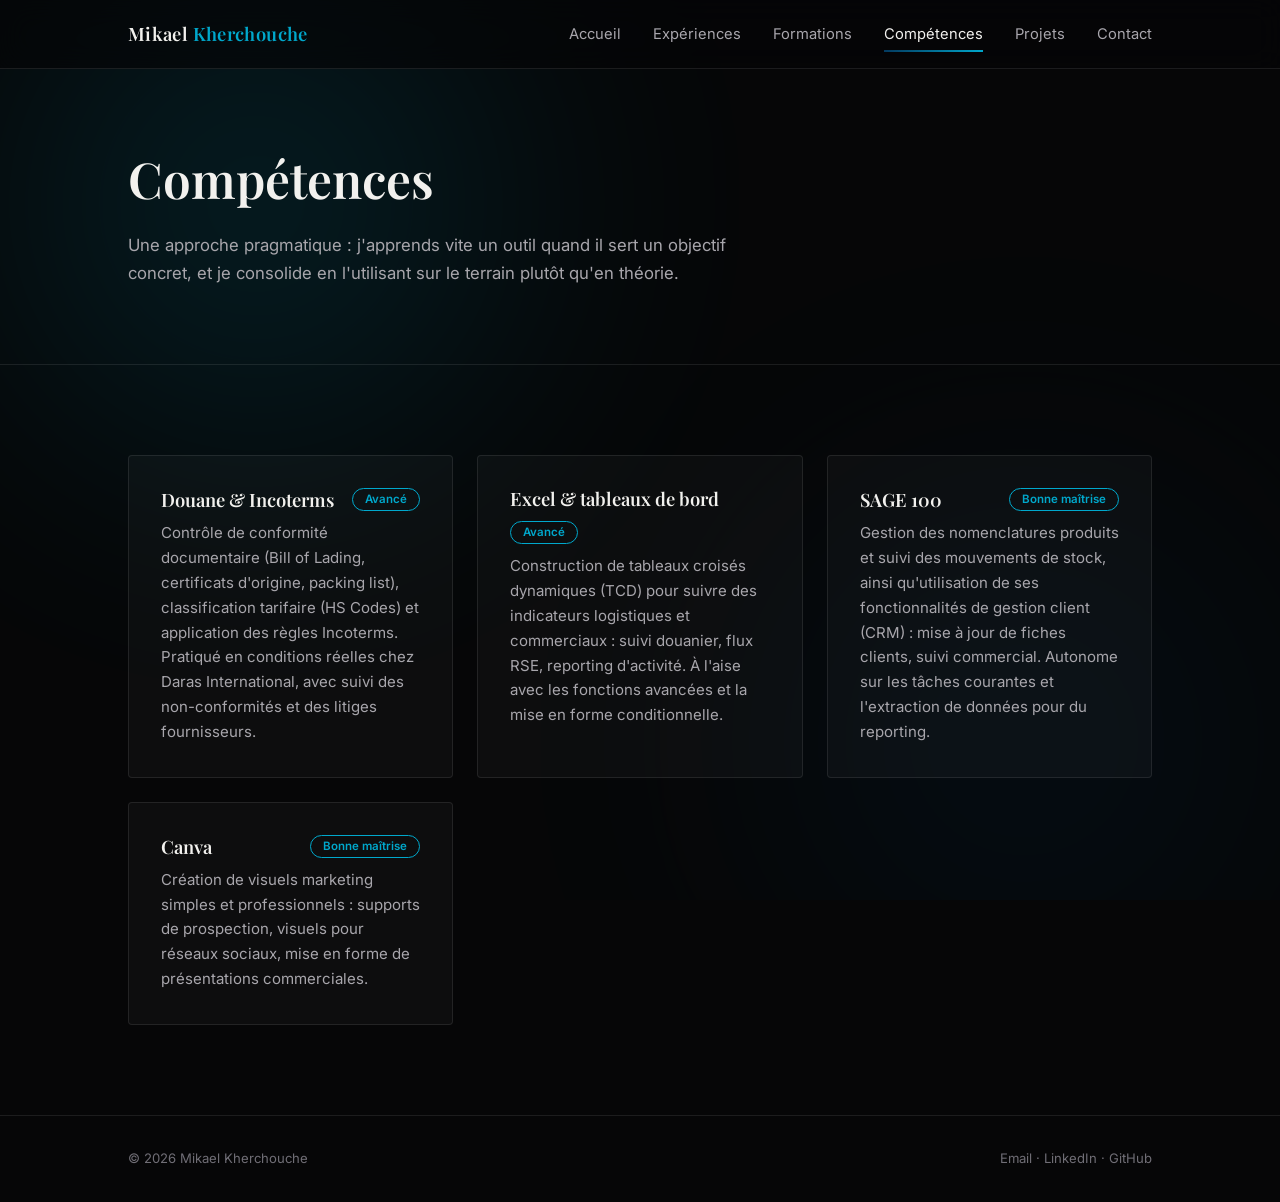
==== commit 1e8e01f0: "Mise a jours des informations et de la repartition" ====
--- a/competences.html
+++ b/competences.html
@@ -40,7 +40,6 @@
 </header>
   <section class="page-hero">
     <div class="wrap">
-      <div class="section-label">Fiche 03</div>
       <h1>Compétences</h1>
       <p>Une approche pragmatique : j'apprends vite un outil quand il sert un objectif concret, et je consolide en l'utilisant sur le terrain plutôt qu'en théorie.</p>
     </div>
@@ -59,35 +58,14 @@
         <p>Construction de tableaux croisés dynamiques (TCD) pour suivre des indicateurs logistiques et commerciaux : suivi douanier, flux RSE, reporting d'activité. À l'aise avec les fonctions avancées et la mise en forme conditionnelle.</p>
       </div>
       <div class="reveal card skill-detail-card">
-        <h3>Prospection B2B<span class="skill-level-tag">Avancé</span></h3>
-        <p>De la recherche de prospects à la qualification : identification de cibles, prise de contact par email et téléphone, argumentaire commercial, relances et suivi jusqu'à la conclusion. Pratiqué en environnement multilingue (FR / EN / ES).</p>
+        <h3>SAGE 100<span class="skill-level-tag">Bonne maîtrise</span></h3>
+        <p>Gestion des nomenclatures produits et suivi des mouvements de stock, ainsi qu'utilisation de ses fonctionnalités de gestion client (CRM) : mise à jour de fiches clients, suivi commercial. Autonome sur les tâches courantes et l'extraction de données pour du reporting.</p>
       </div>
       <div class="reveal card skill-detail-card">
-        <h3>SAGE 100<span class="skill-level-tag">Opérationnel</span></h3>
-        <p>Gestion des nomenclatures produits et suivi des mouvements de stock. Capable de saisir et mettre à jour des références, suivre des flux logistiques et extraire des données pour du reporting, en autonomie sur les tâches courantes.</p>
-      </div>
-      <div class="reveal card skill-detail-card">
-        <h3>Gestion CRM<span class="skill-level-tag">Opérationnel</span></h3>
-        <p>Alimentation et mise à jour de bases de données clients, organisation et planification des rendez-vous commerciaux, suivi des relances. Utilisé au quotidien lors de mes missions commerciales.</p>
-      </div>
-      <div class="reveal card skill-detail-card">
-        <h3>Canva<span class="skill-level-tag">Opérationnel</span></h3>
+        <h3>Canva<span class="skill-level-tag">Bonne maîtrise</span></h3>
         <p>Création de visuels marketing simples et professionnels : supports de prospection, visuels pour réseaux sociaux, mise en forme de présentations commerciales.</p>
       </div>
-      <div class="reveal card skill-detail-card">
-        <h3>Langues<span class="skill-level-tag">Trilingue</span></h3>
-        <p>Français natif, anglais courant (C1) pour échanger avec des clients et partenaires internationaux, espagnol niveau B2 pratiqué en conditions réelles lors d'une mission commerciale en Espagne.</p>
       </div>
-      </div>
-    </div>
-  </section>
-
-  <section>
-    <div class="wrap card reveal">
-      <h2 class="section-title" style="font-size:1.4rem;">Mon approche</h2>
-      <p>
-        Chaque compétence ci-dessus a été développée sur le terrain plutôt qu'en salle de classe : le contrôle documentaire et SAGE 100 pendant mon stage chez Daras International, la prospection B2B multilingue lors de ma mission commerciale en Espagne, la gestion CRM à travers plusieurs postes commerciaux. Je progresse vite quand l'apprentissage a une application concrète immédiate.
-      </p>
     </div>
   </section>
 </main>
